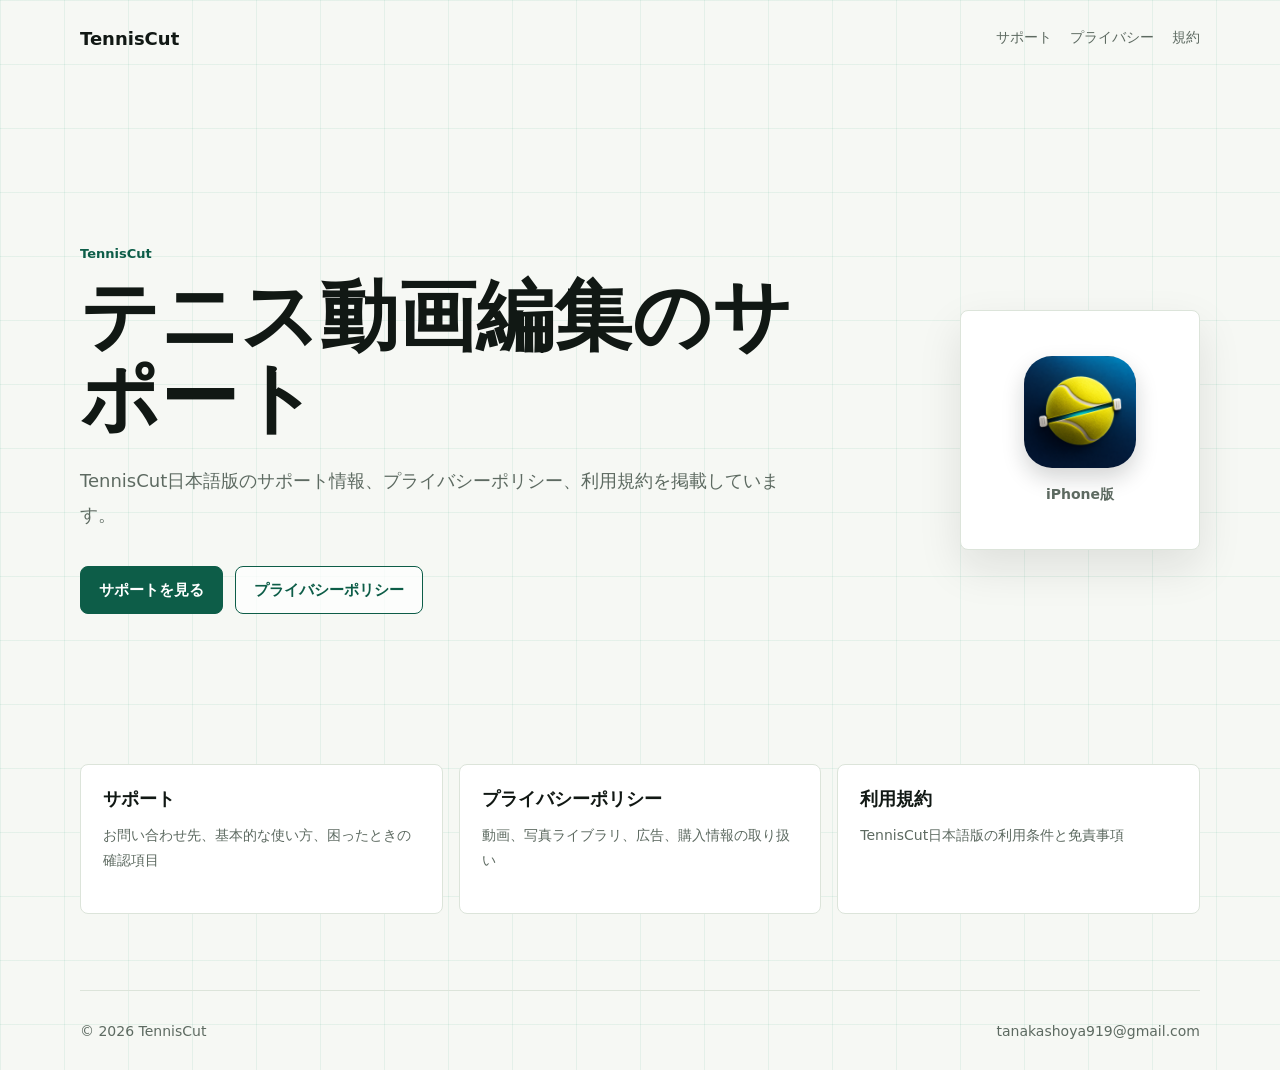
==== docs/index.html @ c4ab0448 "Add GitHub Pages static site" ====
<!doctype html>
<html lang="ja">
  <head>
    <meta charset="utf-8">
    <meta name="viewport" content="width=device-width, initial-scale=1">
    <title>TennisCut サポート</title>
    <meta name="description" content="TennisCut日本語版のサポート、プライバシーポリシー、利用規約。">
    <link rel="stylesheet" href="./styles.css">
  </head>
  <body>
    <header class="site-header">
      <a class="brand" href="./">TennisCut</a>
      <nav aria-label="メインナビゲーション">
        <a href="./support/">サポート</a>
        <a href="./privacy/">プライバシー</a>
        <a href="./terms/">規約</a>
      </nav>
    </header>
    <main class="page-shell">
      <section class="hero">
        <div class="hero-copy">
          <p class="eyebrow">TennisCut</p>
          <h1>テニス動画編集のサポート</h1>
          <p class="lead">TennisCut日本語版のサポート情報、プライバシーポリシー、利用規約を掲載しています。</p>
          <div class="hero-actions">
            <a class="primary-link" href="./support/">サポートを見る</a>
            <a class="secondary-link" href="./privacy/">プライバシーポリシー</a>
          </div>
        </div>
        <div class="app-tile" aria-label="TennisCut app icon">
          <img src="./assets/app-icon.png" width="112" height="112" alt="">
          <span>iPhone版</span>
        </div>
      </section>
      <section class="link-grid" aria-label="サイト内リンク">
        <a class="info-card" href="./support/">
          <span>サポート</span>
          <p>お問い合わせ先、基本的な使い方、困ったときの確認項目</p>
        </a>
        <a class="info-card" href="./privacy/">
          <span>プライバシーポリシー</span>
          <p>動画、写真ライブラリ、広告、購入情報の取り扱い</p>
        </a>
        <a class="info-card" href="./terms/">
          <span>利用規約</span>
          <p>TennisCut日本語版の利用条件と免責事項</p>
        </a>
      </section>
    </main>
    <footer class="site-footer">
      <span>© 2026 TennisCut</span>
      <a href="mailto:tanakashoya919@gmail.com">tanakashoya919@gmail.com</a>
    </footer>
  </body>
</html>
---- docs/styles.css ----
:root {
  --background: #f6f8f4;
  --foreground: #111814;
  --muted: #5d6a61;
  --panel: #ffffff;
  --line: #dce4da;
  --court: #0f8f66;
  --court-dark: #0d5d48;
}

* {
  box-sizing: border-box;
}

body {
  min-height: 100vh;
  margin: 0;
  background:
    linear-gradient(90deg, rgba(15, 143, 102, 0.08) 1px, transparent 1px),
    linear-gradient(rgba(15, 143, 102, 0.08) 1px, transparent 1px),
    var(--background);
  background-size: 64px 64px;
  color: var(--foreground);
  font-family:
    -apple-system, BlinkMacSystemFont, "Hiragino Sans", "Yu Gothic", Meiryo,
    system-ui, sans-serif;
}

a {
  color: inherit;
  text-decoration: none;
}

.site-header,
.site-footer,
.page-shell,
.document-shell {
  width: min(1120px, calc(100% - 40px));
  margin: 0 auto;
}

.site-header,
.site-footer {
  display: flex;
  align-items: center;
  justify-content: space-between;
  gap: 20px;
}

.site-header {
  min-height: 76px;
}

.brand {
  font-size: 18px;
  font-weight: 700;
}

nav {
  display: flex;
  gap: 18px;
  color: var(--muted);
  font-size: 14px;
  font-weight: 500;
}

nav a:hover,
.site-footer a:hover,
.document a:hover {
  color: var(--court-dark);
}

.hero {
  min-height: calc(100vh - 156px);
  display: grid;
  grid-template-columns: minmax(0, 1fr) 280px;
  align-items: center;
  gap: 48px;
  padding: 48px 0 84px;
}

.eyebrow {
  margin: 0 0 14px;
  color: var(--court-dark);
  font-size: 13px;
  font-weight: 700;
}

h1 {
  margin: 0;
  max-width: 780px;
  font-size: clamp(42px, 7vw, 78px);
  line-height: 1.06;
  letter-spacing: 0;
}

.lead {
  max-width: 700px;
  margin: 24px 0 0;
  color: var(--muted);
  font-size: 18px;
  line-height: 1.9;
}

.hero-actions {
  display: flex;
  flex-wrap: wrap;
  gap: 12px;
  margin-top: 34px;
}

.primary-link,
.secondary-link {
  display: inline-flex;
  min-height: 48px;
  align-items: center;
  border: 1px solid var(--court-dark);
  border-radius: 8px;
  padding: 0 18px;
  font-size: 15px;
  font-weight: 700;
}

.primary-link {
  background: var(--court-dark);
  color: #ffffff;
}

.secondary-link {
  background: rgba(255, 255, 255, 0.72);
  color: var(--court-dark);
}

.app-tile {
  justify-self: end;
  width: 240px;
  aspect-ratio: 1;
  display: grid;
  place-items: center;
  align-content: center;
  gap: 18px;
  border: 1px solid var(--line);
  border-radius: 8px;
  background: var(--panel);
  box-shadow: 0 18px 44px rgba(17, 24, 20, 0.1);
}

.app-tile img {
  border-radius: 28px;
  box-shadow: 0 10px 22px rgba(17, 24, 20, 0.18);
}

.app-tile span {
  color: var(--muted);
  font-size: 14px;
  font-weight: 700;
}

.link-grid {
  display: grid;
  grid-template-columns: repeat(3, minmax(0, 1fr));
  gap: 16px;
  margin: -56px 0 76px;
}

.info-card {
  min-height: 150px;
  border: 1px solid var(--line);
  border-radius: 8px;
  background: var(--panel);
  padding: 22px;
}

.info-card span {
  display: block;
  margin-bottom: 12px;
  font-size: 18px;
  font-weight: 700;
}

.info-card p {
  margin: 0;
  color: var(--muted);
  font-size: 14px;
  line-height: 1.8;
}

.document-shell {
  display: grid;
  grid-template-columns: 260px minmax(0, 1fr);
  gap: 44px;
  padding: 48px 0 84px;
}

.document-aside {
  position: sticky;
  top: 24px;
  height: fit-content;
  border-left: 4px solid var(--court);
  padding-left: 18px;
  color: var(--muted);
}

.document-aside h1 {
  margin-bottom: 12px;
  font-size: 28px;
  line-height: 1.25;
}

.document {
  border: 1px solid var(--line);
  border-radius: 8px;
  background: rgba(255, 255, 255, 0.9);
  padding: 40px;
}

.document h2 {
  margin: 38px 0 14px;
  font-size: 22px;
  line-height: 1.4;
}

.document h2:first-child {
  margin-top: 0;
}

.document p,
.document li {
  color: #26312b;
  font-size: 16px;
  line-height: 2;
}

.document ul {
  padding-left: 1.2em;
}

.meta {
  color: var(--muted);
  font-size: 14px;
}

.contact-box {
  border: 1px solid var(--line);
  border-radius: 8px;
  background: #eef7f2;
  padding: 18px;
}

.site-footer {
  min-height: 80px;
  border-top: 1px solid var(--line);
  color: var(--muted);
  font-size: 14px;
}

@media (max-width: 820px) {
  .site-header,
  .site-footer {
    width: min(100% - 28px, 1120px);
    align-items: flex-start;
    flex-direction: column;
    justify-content: center;
    padding: 16px 0;
  }

  nav {
    flex-wrap: wrap;
  }

  .page-shell,
  .document-shell {
    width: min(100% - 28px, 1120px);
  }

  .hero {
    min-height: auto;
    grid-template-columns: 1fr;
    gap: 28px;
    padding: 32px 0 84px;
  }

  h1 {
    font-size: 44px;
  }

  .lead {
    font-size: 16px;
  }

  .app-tile {
    justify-self: start;
    width: 180px;
  }

  .link-grid {
    grid-template-columns: 1fr;
    margin-top: -44px;
  }

  .document-shell {
    display: block;
    padding-top: 28px;
  }

  .document-aside {
    position: static;
    margin-bottom: 22px;
  }

  .document {
    padding: 24px;
  }
}
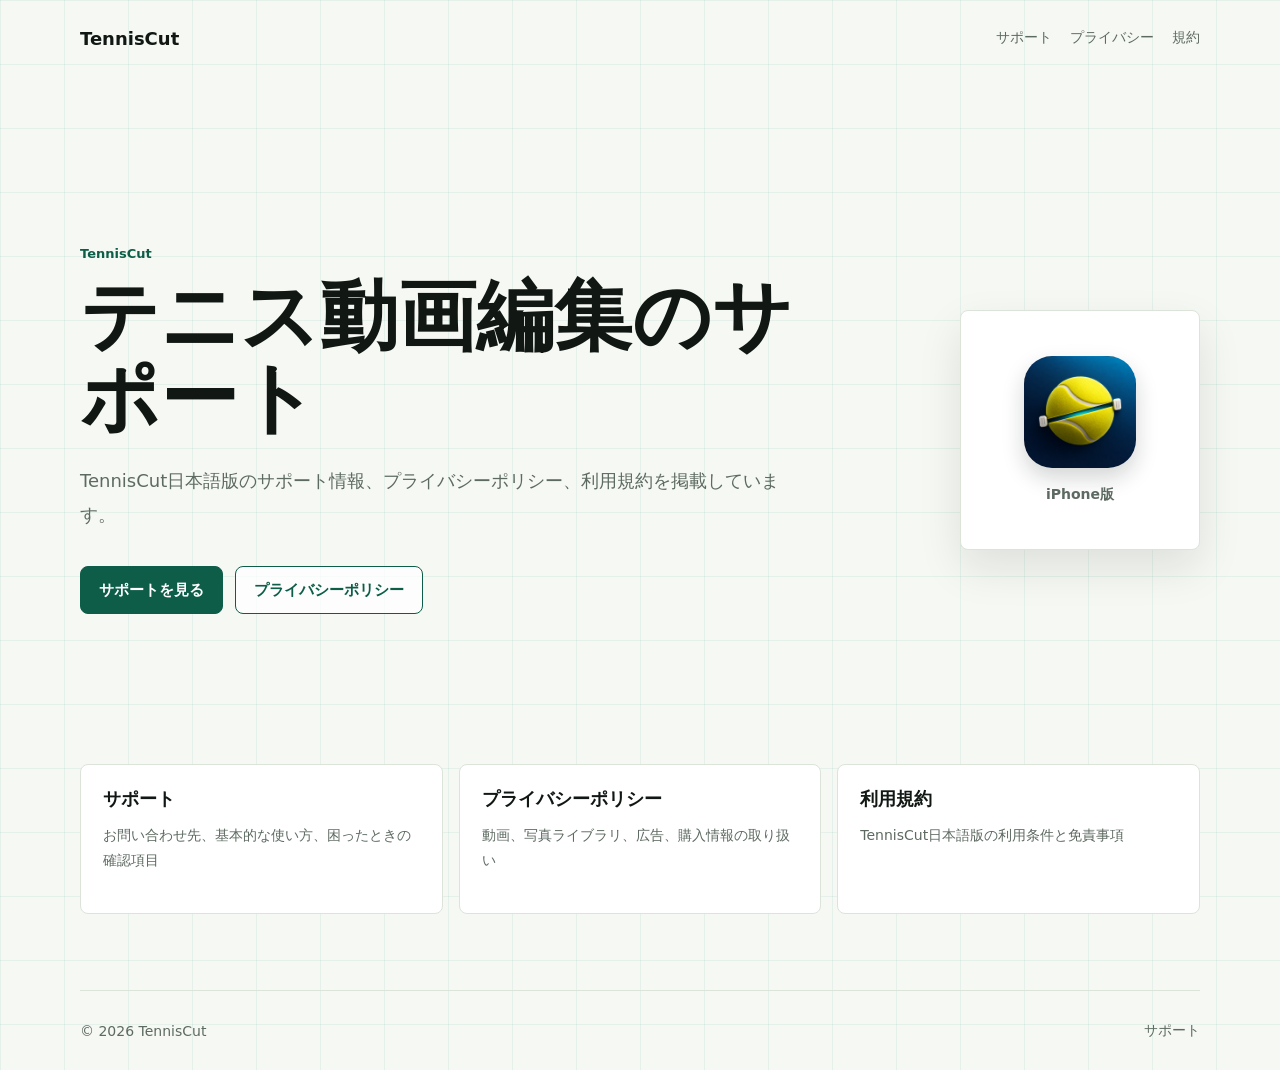
==== commit 76d48130: "Remove public contact email" ====
--- a/docs/index.html
+++ b/docs/index.html
@@ -49,7 +49,7 @@
     </main>
     <footer class="site-footer">
       <span>© 2026 TennisCut</span>
-      <a href="mailto:tanakashoya919@gmail.com">tanakashoya919@gmail.com</a>
+      <a href="./support/">サポート</a>
     </footer>
   </body>
 </html>
